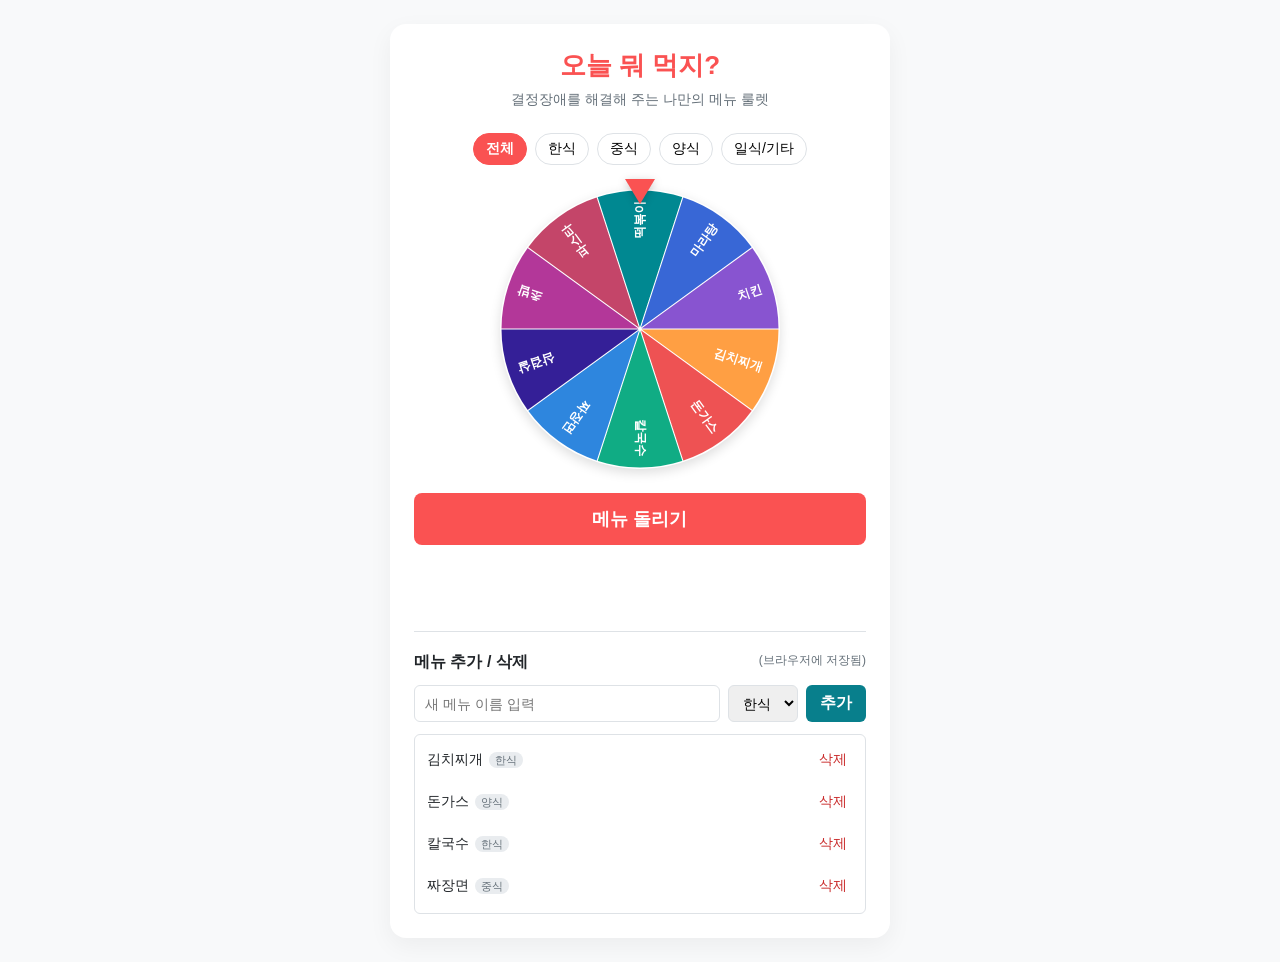
==== index.html @ 6e3f63e6 "Add lunch menu roulette application" ====
<!DOCTYPE html>
<html lang="ko">
<head>
  <meta charset="UTF-8">
  <meta name="viewport" content="width=device-width, initial-scale=1.0">
  <title>오늘 뭐 먹지? — 메뉴 추천 룰렛</title>
  <link rel="stylesheet" href="style.css">
  <script src="logic.js" defer></script>
  <script src="app.js" defer></script>
</head>
<body>
  <main class="container">
    <h1>오늘 뭐 먹지?</h1>
    <p class="subtitle">결정장애를 해결해 주는 나만의 메뉴 룰렛</p>
    <div class="categories" id="categoryFilters" role="group" aria-label="메뉴 종류">
      <button type="button" class="category-btn active" data-category="all" aria-pressed="true">전체</button>
      <button type="button" class="category-btn" data-category="한식" aria-pressed="false">한식</button>
      <button type="button" class="category-btn" data-category="중식" aria-pressed="false">중식</button>
      <button type="button" class="category-btn" data-category="양식" aria-pressed="false">양식</button>
      <button type="button" class="category-btn" data-category="기타" aria-pressed="false">일식/기타</button>
    </div>
    <div class="roulette-wrapper">
      <div class="pointer" aria-hidden="true"></div>
      <canvas id="rouletteCanvas" width="560" height="560" role="img" aria-label="메뉴 룰렛">아래 메뉴 목록에서 후보를 확인하고 메뉴 돌리기 버튼을 눌러 주세요.</canvas>
    </div>
    <button type="button" class="spin-btn" id="spinButton">메뉴 돌리기</button>
    <p class="result-overlay" id="resultDisplay" role="status" aria-live="polite"></p>
    <section class="menu-manager" aria-labelledby="managerTitle">
      <h2 id="managerTitle">메뉴 추가 / 삭제 <span>(브라우저에 저장됨)</span></h2>
      <form class="input-group" id="menuForm">
        <label class="sr-only" for="newMenuName">새 메뉴 이름</label>
        <input type="text" id="newMenuName" placeholder="새 메뉴 이름 입력" maxlength="10" required>
        <label class="sr-only" for="newMenuCategory">메뉴 종류</label>
        <select id="newMenuCategory">
          <option>한식</option><option>중식</option><option>양식</option><option>기타</option>
        </select>
        <button class="add-btn" type="submit">추가</button>
      </form>
      <p id="notice" class="notice" role="status"></p>
      <ul class="menu-list" id="menuListDisplay" aria-label="등록한 메뉴"></ul>
    </section>
  </main>
</body>
</html>
---- style.css ----
:root {
  --primary: #ff6b6b;
  --primary-dark: #fa5252;
  --background: #f8f9fa;
  --surface: #fff;
  --text: #212529;
  --text-muted: #657079;
  --border: #dee2e6;
}
* { box-sizing: border-box; }
body { margin: 0; padding: 24px 16px; min-height: 100vh; display: flex; justify-content: center; align-items: flex-start; background: var(--background); color: var(--text); font-family: -apple-system, BlinkMacSystemFont, "Segoe UI", "Malgun Gothic", sans-serif; }
button, input, select { font: inherit; }
button { cursor: pointer; }
button:disabled { cursor: not-allowed; opacity: .6; }
button:focus-visible, input:focus-visible, select:focus-visible { outline: 3px solid #1864ab; outline-offset: 3px; }
.container { width: 100%; max-width: 500px; padding: 24px; background: var(--surface); border-radius: 16px; box-shadow: 0 8px 24px #0000000d; text-align: center; }
h1 { margin: 0 0 8px; font-size: 26px; color: var(--primary-dark); }
.subtitle { margin: 0 0 24px; font-size: 14px; color: var(--text-muted); }
.categories { display: flex; gap: 8px; justify-content: center; margin-bottom: 24px; flex-wrap: wrap; }
.category-btn { padding: 6px 12px; border: 1px solid var(--border); border-radius: 20px; background: white; font-size: 14px; }
.category-btn.active { background: var(--primary-dark); color: white; border-color: var(--primary-dark); font-weight: bold; }
.roulette-wrapper { position: relative; width: min(280px, 100%); aspect-ratio: 1; margin: 0 auto 24px; }
.pointer { position: absolute; top: -10px; left: 50%; transform: translateX(-50%); border-left: 15px solid transparent; border-right: 15px solid transparent; border-top: 25px solid var(--primary-dark); z-index: 1; filter: drop-shadow(0 2px 4px #0003); }
canvas { display: block; width: 100%; height: 100%; border-radius: 50%; box-shadow: 0 4px 12px #0002; }
.spin-btn { width: 100%; padding: 14px; background: var(--primary-dark); color: white; border: 0; border-radius: 8px; font-size: 18px; font-weight: bold; }
.spin-btn:hover:enabled { background: #e03131; }
.result-overlay { min-height: 42px; margin: 20px 0 0; font-size: 28px; font-weight: 800; color: var(--primary-dark); overflow-wrap: anywhere; }
.menu-manager { margin-top: 24px; text-align: left; border-top: 1px solid var(--border); padding-top: 20px; }
.menu-manager h2 { display: flex; gap: 8px; justify-content: space-between; flex-wrap: wrap; margin: 0 0 12px; font-size: 16px; }
.menu-manager h2 span { font-size: 12px; font-weight: normal; color: var(--text-muted); }
.input-group { display: flex; gap: 8px; flex-wrap: wrap; }
.input-group input, .input-group select { min-width: 0; padding: 8px 10px; border: 1px solid var(--border); border-radius: 6px; font-size: 14px; }
.input-group input { flex: 1 1 130px; }
.add-btn { padding: 8px 14px; background: #087f8c; color: white; border: 0; border-radius: 6px; font-weight: bold; }
.notice { margin: 8px 0; font-size: 13px; color: var(--text-muted); }
.menu-list { max-height: 180px; overflow-y: auto; list-style: none; margin: 12px 0 0; border: 1px solid var(--border); border-radius: 6px; padding: 4px; }
.menu-item { display: flex; gap: 8px; justify-content: space-between; align-items: center; padding: 6px 8px; font-size: 14px; }
.menu-item:hover { background: var(--background); }
.menu-tag { font-size: 11px; padding: 2px 6px; background: #e9ecef; border-radius: 10px; color: var(--text-muted); margin-left: 6px; }
.delete-btn { background: none; border: 0; color: #c92a2a; padding: 6px; white-space: nowrap; }
.sr-only { position: absolute; width: 1px; height: 1px; padding: 0; overflow: hidden; clip-path: inset(50%); white-space: nowrap; }
@media (max-width: 380px) { .container { padding: 20px 14px; } }
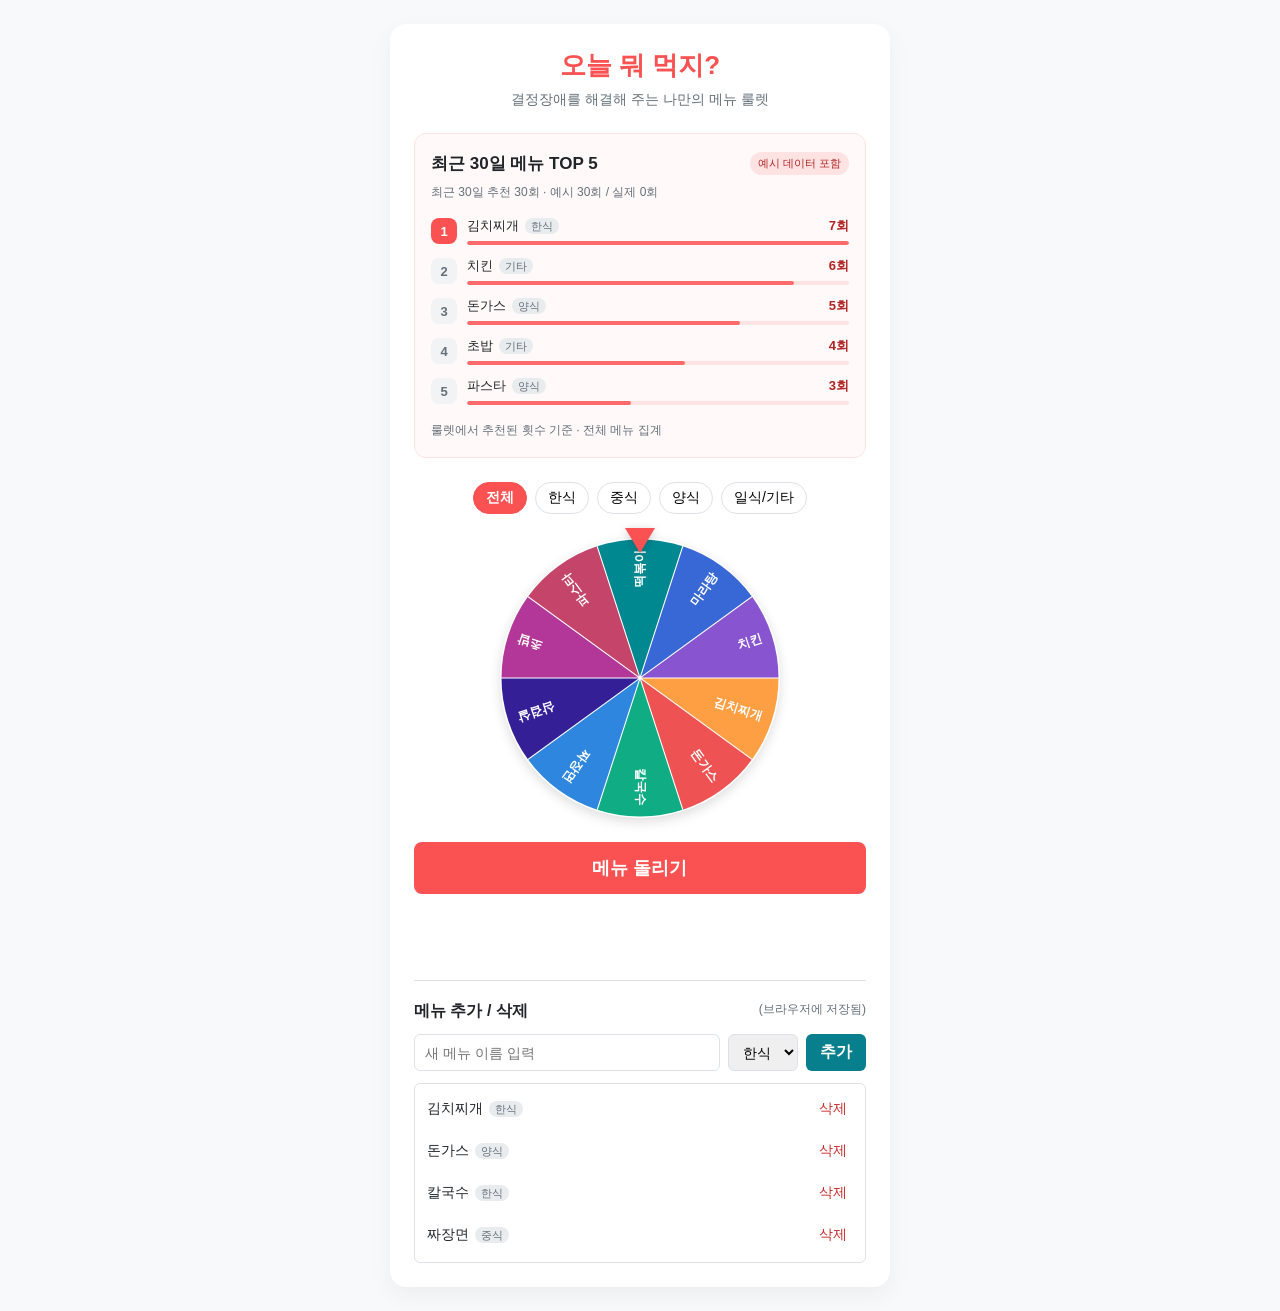
==== commit 6bc2e60d: "Add monthly recommendation history and top five menus" ====
--- a/index.html
+++ b/index.html
@@ -12,6 +12,16 @@
   <main class="container">
     <h1>오늘 뭐 먹지?</h1>
     <p class="subtitle">결정장애를 해결해 주는 나만의 메뉴 룰렛</p>
+    <section class="ranking" aria-labelledby="rankingTitle">
+      <div class="ranking-heading">
+        <h2 id="rankingTitle">최근 30일 메뉴 TOP 5</h2>
+        <span class="ranking-badge" id="rankingBadge">사용 기록</span>
+      </div>
+      <p class="ranking-summary" id="rankingSummary"></p>
+      <ol class="ranking-list" id="rankingList" aria-label="많이 추천된 메뉴 순위"></ol>
+      <p class="ranking-caption">룰렛에서 추천된 횟수 기준 · 전체 메뉴 집계</p>
+      <p class="ranking-summary" id="historyNotice" role="status"></p>
+    </section>
     <div class="categories" id="categoryFilters" role="group" aria-label="메뉴 종류">
       <button type="button" class="category-btn active" data-category="all" aria-pressed="true">전체</button>
       <button type="button" class="category-btn" data-category="한식" aria-pressed="false">한식</button>
--- a/style.css
+++ b/style.css
@@ -16,6 +16,22 @@
 .container { width: 100%; max-width: 500px; padding: 24px; background: var(--surface); border-radius: 16px; box-shadow: 0 8px 24px #0000000d; text-align: center; }
 h1 { margin: 0 0 8px; font-size: 26px; color: var(--primary-dark); }
 .subtitle { margin: 0 0 24px; font-size: 14px; color: var(--text-muted); }
+.ranking { margin: 0 0 24px; padding: 18px 16px; border: 1px solid #ffe3e3; border-radius: 12px; background: #fff9f9; text-align: left; }
+.ranking-heading { display: flex; align-items: center; justify-content: space-between; gap: 8px; flex-wrap: wrap; }
+.ranking h2 { margin: 0; font-size: 17px; }
+.ranking-badge { border-radius: 20px; padding: 4px 8px; background: #ffe3e3; color: #b02525; font-size: 11px; }
+.ranking-summary, .ranking-caption { margin: 8px 0 0; font-size: 12px; color: var(--text-muted); line-height: 1.5; }
+.ranking-list { display: grid; gap: 12px; padding: 0; margin: 16px 0; list-style: none; }
+.ranking-row { display: flex; align-items: center; gap: 10px; }
+.ranking-position { display: grid; place-items: center; width: 26px; height: 26px; flex-shrink: 0; border-radius: 8px; background: #f1f3f5; color: #657079; font-size: 13px; font-weight: bold; }
+.ranking-row:first-child .ranking-position { background: var(--primary-dark); color: white; }
+.ranking-detail { flex: 1; min-width: 0; }
+.ranking-label { display: flex; gap: 8px; justify-content: space-between; font-size: 13px; }
+.ranking-name { overflow-wrap: anywhere; }
+.ranking-count { flex-shrink: 0; color: #b02525; font-weight: bold; }
+.ranking-track { height: 4px; margin-top: 6px; border-radius: 4px; background: #ffe3e3; overflow: hidden; }
+.ranking-fill { height: 100%; background: var(--primary); border-radius: inherit; }
+#historyNotice:empty { display: none; }
 .categories { display: flex; gap: 8px; justify-content: center; margin-bottom: 24px; flex-wrap: wrap; }
 .category-btn { padding: 6px 12px; border: 1px solid var(--border); border-radius: 20px; background: white; font-size: 14px; }
 .category-btn.active { background: var(--primary-dark); color: white; border-color: var(--primary-dark); font-weight: bold; }
